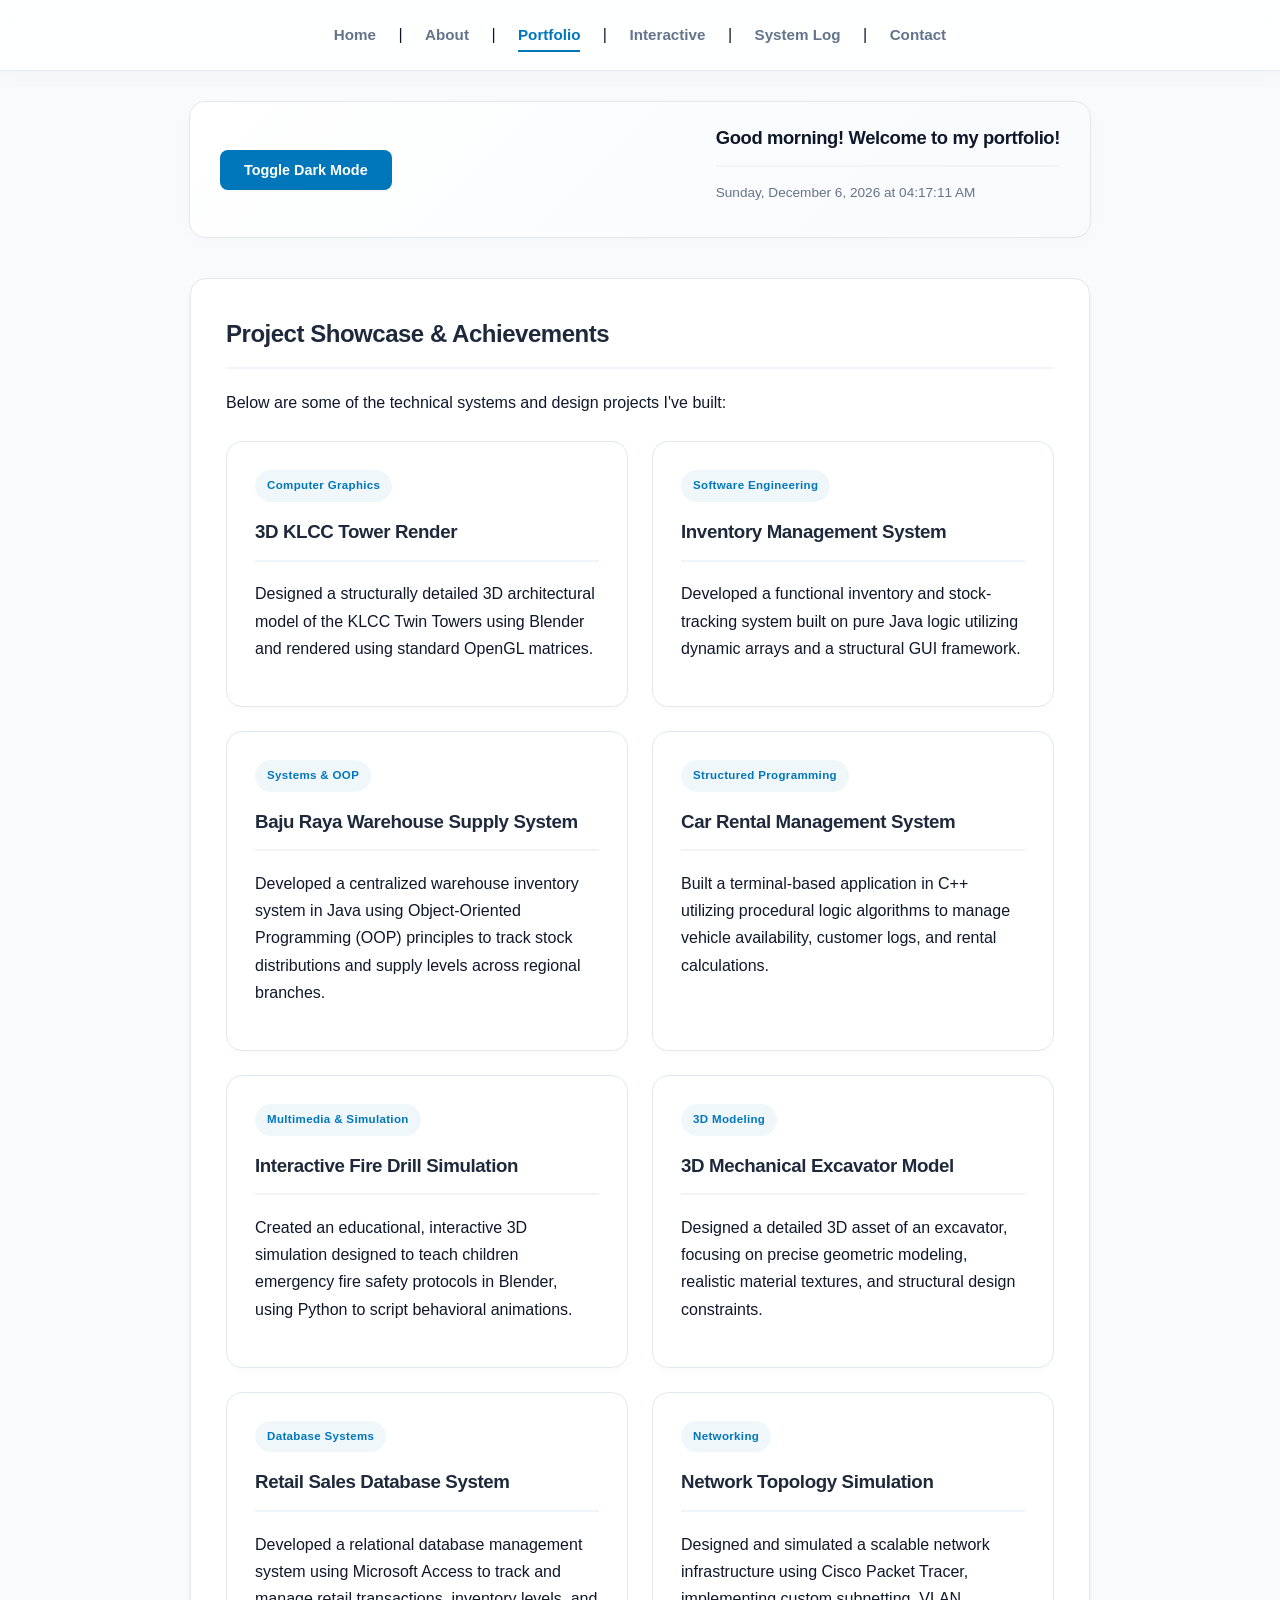
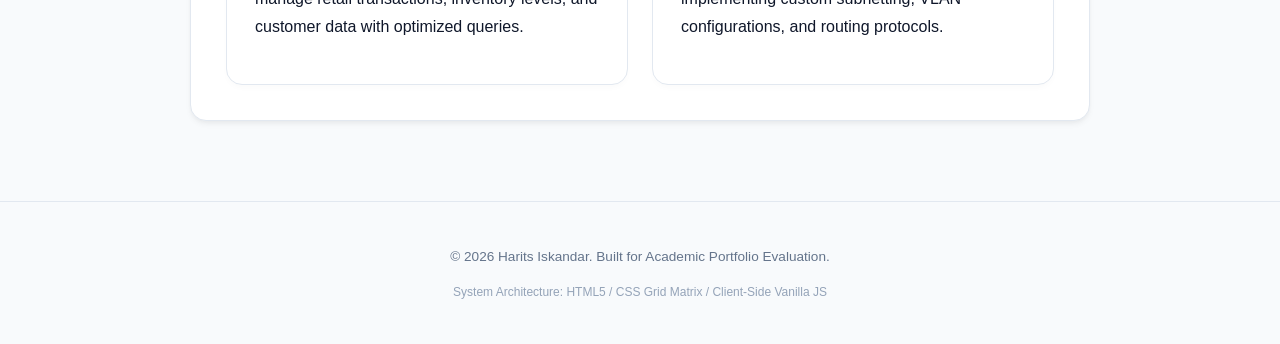
==== portfolio.html @ f0266c16 "Add files via upload" ====
<!DOCTYPE html>
<html lang="en">
<head>
    <meta charset="UTF-8">
    <meta name="viewport" content="width=device-width, initial-scale=1.0">
    <title>My Projects Showcase</title>
    <link rel="stylesheet" href="style.css?v=2.0">
	
	<script>
    if (localStorage.getItem("portfolio-theme") === "dark") {
        document.documentElement.classList.add("dark-mode");
    }
	</script>
</head>
<body>

    <nav>
		<a href="index.html">Home</a> | 
		<a href="about.html">About</a> |
		<a href="portfolio.html" class="active">Portfolio</a> |
		<a href="interactive.html">Interactive</a> |
		<a href="system.html">System Log</a> |
		<a href="about.html#contact-section">Contact</a>
	</nav>
	
	<div class="dynamic-header">
		<button id="theme-toggle" class="btn">Toggle Dark Mode</button>
		<div class="info-display">
			<h3 id="greeting">Welcome to my portfolio!</h3>
			<p id="date-time-display"></p>
		</div>
	</div>

    <main class="container">
        <section>
            <h2>Project Showcase & Achievements</h2>
            <p>Below are some of the technical systems and design projects I've built:</p>
            
            <div class="project-grid">
                
                <div class="project-card">
                    <div class="card-badge">Computer Graphics</div>
                    <h3>3D KLCC Tower Render</h3>
                    <p>Designed a structurally detailed 3D architectural model of the KLCC Twin Towers using Blender and rendered using standard OpenGL matrices.</p>
                </div>

                <div class="project-card">
                    <div class="card-badge">Software Engineering</div>
                    <h3>Inventory Management System</h3>
                    <p>Developed a functional inventory and stock-tracking system built on pure Java logic utilizing dynamic arrays and a structural GUI framework.</p>
                </div>

                <div class="project-card">
                    <div class="card-badge">Systems & OOP</div>
                    <h3>Baju Raya Warehouse Supply System</h3>
                    <p>Developed a centralized warehouse inventory system in Java using Object-Oriented Programming (OOP) principles to track stock distributions and supply levels across regional branches.</p>
                </div>

                <div class="project-card">
                    <div class="card-badge">Structured Programming</div>
                    <h3>Car Rental Management System</h3>
                    <p>Built a terminal-based application in C++ utilizing procedural logic algorithms to manage vehicle availability, customer logs, and rental calculations.</p>
                </div>

                <div class="project-card">
                    <div class="card-badge">Multimedia & Simulation</div>
                    <h3>Interactive Fire Drill Simulation</h3>
                    <p>Created an educational, interactive 3D simulation designed to teach children emergency fire safety protocols in Blender, using Python to script behavioral animations.</p>
                </div>

                <div class="project-card">
                    <div class="card-badge">3D Modeling</div>
                    <h3>3D Mechanical Excavator Model</h3>
                    <p>Designed a detailed 3D asset of an excavator, focusing on precise geometric modeling, realistic material textures, and structural design constraints.</p>
                </div>

                <div class="project-card">
                    <div class="card-badge">Database Systems</div>
                    <h3>Retail Sales Database System</h3>
                    <p>Developed a relational database management system using Microsoft Access to track and manage retail transactions, inventory levels, and customer data with optimized queries.</p>
                </div>

                <div class="project-card">
                    <div class="card-badge">Networking</div>
                    <h3>Network Topology Simulation</h3>
                    <p>Designed and simulated a scalable network infrastructure using Cisco Packet Tracer, implementing custom subnetting, VLAN configurations, and routing protocols.</p>
                </div>

            </div>
        </section>
    </main>
	<footer style="margin-top: 80px; padding: 30px 0; border-top: 1px solid #e2e8f0; text-align: center; font-size: 0.85rem; color: #64748b;">
    <div class="footer-content">
        <p>© 2026 Harits Iskandar. Built for Academic Portfolio Evaluation.</p>
        <p style="font-size: 0.75rem; margin-top: 5px; color: #94a3b8;">System Architecture: HTML5 / CSS Grid Matrix / Client-Side Vanilla JS</p>
    </div>
</footer>
	<script src="script.js"></script>
</body>
</html>
---- style.css ----
/* --- Global Theme & Premium Canvas Framework --- */
html {
    scroll-behavior: smooth;
    background-color: #f8fafc; /* Brighter, cleaner slate light mode */
    transition: background-color 0.4s cubic-bezier(0.4, 0, 0.2, 1);
}

body {
    background-color: #f8fafc;
    color: #0f172a; /* Deep premium charcoal */
    font-family: 'Inter', -apple-system, BlinkMacSystemFont, 'Segoe UI', Roboto, sans-serif;
    line-height: 1.7;
    margin: 0;
    padding: 0;
    transition: background-color 0.4s ease, color 0.4s ease;
}

.container {
    max-width: 900px; /* Slightly wider for better visual breathing room */
    margin: 40px auto;
    padding: 0 24px;
}

/* --- Floating Premium Navigation Bar --- */
nav {
    background-color: rgba(255, 255, 255, 0.85);
    backdrop-filter: blur(12px); /* Modern glassy frost effect */
    padding: 18px 30px;
    text-align: center;
    border-bottom: 1px solid rgba(226, 232, 240, 0.8);
    position: sticky;
    top: 0;
    z-index: 1000;
    box-shadow: 0 4px 20px rgba(15, 23, 42, 0.03);
    transition: all 0.3s ease;
}

nav a {
    color: #64748b;
    text-decoration: none;
    font-weight: 600;
    font-size: 0.95rem;
    margin: 0 18px;
    display: inline-block;
    position: relative;
    padding: 4px 0;
    transition: color 0.3s ease;
}

/* Sleek animated underline effect on hover */
nav a::after {
    content: '';
    position: absolute;
    width: 100%;
    transform: scaleX(0);
    height: 2px;
    bottom: 0;
    left: 0;
    background-color: #0076bb;
    transform-origin: bottom right;
    transition: transform 0.25s ease-out;
}

nav a:hover::after, nav a.active::after {
    transform: scaleX(1);
    transform-origin: bottom left;
}

nav a:hover, nav a.active {
    color: #0076bb;
}

/* --- Block Card Containers --- */
section, form {
    background-color: #ffffff;
    padding: 35px;
    border-radius: 16px; /* Smooth elegant corners */
    border: 1px solid #e2e8f0;
    margin-bottom: 30px;
    box-shadow: 0 4px 6px -1px rgba(0, 0, 0, 0.05), 0 2px 4px -1px rgba(0, 0, 0, 0.03);
    transition: transform 0.3s ease, box-shadow 0.3s ease, background-color 0.4s ease, border-color 0.4s ease;
}

section:hover {
    transform: translateY(-2px);
    box-shadow: 0 10px 25px -5px rgba(0, 0, 0, 0.05), 0 8px 10px -6px rgba(0, 0, 0, 0.05);
}

/* --- Elegant Headings --- */
h1 {
    font-size: 2.5rem;
    font-weight: 800;
    letter-spacing: -0.025em;
    color: #0f172a;
    margin-bottom: 5px;
    border: none;
}

h2, h3 {
    color: #1e293b;
    font-weight: 700;
    letter-spacing: -0.02em;
    border-bottom: 2px solid #f1f5f9;
    padding-bottom: 12px;
    margin-top: 0;
}

/* --- Premium Interactive Dashboard Header --- */
.dynamic-header {
    display: flex;
    justify-content: space-between;
    align-items: center;
    padding: 20px 30px;
    margin: 30px auto 10px auto;
    max-width: 840px;
    border-radius: 16px;
    background: linear-gradient(135deg, #ffffff 0%, #f8fafc 100%);
    border: 1px solid #e2e8f0;
    box-shadow: 0 4px 15px rgba(0,0,0,0.02);
}

#greeting {
    font-size: 1.15rem;
    color: #0f172a;
    margin: 0 0 4px 0;
}

#date-time-display {
    font-size: 0.85rem;
    color: #64748b;
}

/* --- Premium Micro-Interaction Buttons --- */
.btn, .btn-submit, .btn-reset {
    padding: 12px 24px;
    font-size: 0.9rem;
    font-weight: 600;
    border-radius: 8px;
    border: none;
    cursor: pointer;
    box-shadow: 0 1px 2px 0 rgba(0, 0, 0, 0.05);
    transition: all 0.2s cubic-bezier(0.4, 0, 0.2, 1);
}

.btn, .btn-submit {
    background-color: #0076bb;
    color: #ffffff;
}

.btn:hover, .btn-submit:hover {
    background-color: #005a8f;
    transform: translateY(-1px);
    box-shadow: 0 4px 12px rgba(0, 118, 187, 0.25);
}

.btn:active, .btn-submit:active {
    transform: scale(0.98);
}

.btn-reset {
    background-color: #f1f5f9;
    color: #475569;
    margin-left: 10px;
}

.btn-reset:hover {
    background-color: #e2e8f0;
    color: #0f172a;
}

/* --- Form Input Fields --- */
.form-group input[type="text"],
.form-group input[type="email"],
.form-group textarea {
    width: 100%;
    padding: 12px 16px;
    background-color: #f8fafc;
    border: 1px solid #cbd5e1;
    border-radius: 8px;
    font-size: 0.95rem;
    color: #0f172a;
    box-sizing: border-box;
    transition: all 0.2s ease;
}

.form-group input:focus, .form-group textarea:focus {
    outline: none;
    background-color: #ffffff;
    border-color: #0076bb;
    box-shadow: 0 0 0 4px rgba(0, 118, 187, 0.12);
}

/* --- Clean Tables --- */
table {
    width: 100%;
    border-collapse: separate;
    border-spacing: 0;
    margin: 25px 0;
    border-radius: 12px;
    overflow: hidden;
    border: 1px solid #e2e8f0;
}

th, td {
    padding: 16px 20px;
    text-align: left;
}

th {
    background-color: #f8fafc;
    color: #0076bb;
    font-weight: 700;
    font-size: 0.85rem;
    text-transform: uppercase;
    letter-spacing: 0.05em;
    border-bottom: 2px solid #e2e8f0;
}

td {
    background-color: #ffffff;
    border-bottom: 1px solid #f1f5f9;
    color: #334155;
}

tr:last-child td {
    border-bottom: none;
}

/* --- Interactive Portfolio Grid Layout --- */
.project-grid {
    display: grid;
    grid-template-columns: repeat(auto-fit, minmax(280px, 1fr));
    gap: 24px;
    margin-top: 25px;
}

.project-card {
    background-color: #ffffff;
    padding: 28px;
    border-radius: 16px;
    border: 1px solid #e2e8f0;
    box-shadow: 0 4px 6px -1px rgba(0, 0, 0, 0.02);
    transition: all 0.3s cubic-bezier(0.4, 0, 0.2, 1);
}

.project-card:hover {
    transform: translateY(-6px);
    border-color: rgba(0, 118, 187, 0.4);
    box-shadow: 0 20px 25px -5px rgba(0, 118, 187, 0.05), 0 10px 10px -5px rgba(0, 118, 187, 0.03);
}

.card-badge {
    display: inline-block;
    background-color: rgba(0, 118, 187, 0.06);
    color: #0076bb;
    font-size: 0.72rem;
    font-weight: 700;
    padding: 6px 12px;
    border-radius: 20px; /* Pill style */
    margin-bottom: 14px;
    letter-spacing: 0.03em;
}

/* --- Restores Square/Box Profile Picture Style --- */
img[src="harits.jpg"] {
    display: block;
    margin: 30px auto;
    border-radius: 12px !important; /* Changes it from 50% circle back to a smooth tech box */
    border: 4px solid #ffffff;
    box-shadow: 0 10px 25px -5px rgba(0, 118, 187, 0.15);
    transition: transform 0.4s cubic-bezier(0.175, 0.885, 0.32, 1.275);
}

/* Keeps your sleek hover interaction intact */
img[src="harits.jpg"]:hover {
    transform: scale(1.04);
}

/* ==========================================================================
   PREMIUM CYBER DARK MODE SYSTEM OVERRIDES (.dark-mode)
   ========================================================================== */
.dark-mode, .dark-mode body {
    background-color: #0b0f19 !important; /* Deep cosmic dark space background */
    color: #cbd5e1 !important;
}

.dark-mode nav {
    background-color: rgba(11, 15, 25, 0.8);
    border-bottom: 1px solid rgba(51, 65, 85, 0.5);
    box-shadow: 0 4px 20px rgba(0,0,0,0.3);
}

.dark-mode nav a {
    color: #94a3b8;
}

.dark-mode nav a:hover, .dark-mode nav a.active {
    color: #38bdf8;
}

.dark-mode nav a::after {
    background-color: #38bdf8;
}

.dark-mode section, .dark-mode form, .dark-mode .project-card {
    background-color: #111827; /* Rich dark card canvas */
    border-color: #1f2937;
    box-shadow: 0 4px 6px -1px rgba(0, 0, 0, 0.2);
}

.dark-mode section:hover {
    box-shadow: 0 20px 25px -5px rgba(0, 0, 0, 0.3);
}

.dark-mode h1 { color: #ffffff !important; }
.dark-mode h2, .dark-mode h3 {
    color: #f8fafc;
    border-bottom-color: #1f2937;
}

.dark-mode section p, .dark-mode section li, .dark-mode .project-card p {
    color: #94a3b8 !important;
}

.dark-mode table { border-color: #1f2937; }
.dark-mode th {
    background-color: #1f2937;
    color: #38bdf8;
    border-bottom-color: #1f2937;
}
.dark-mode td {
    background-color: #111827;
    border-bottom-color: #1f2937;
    color: #cbd5e1 !important;
}

.dark-mode input[type="text"], .dark-mode input[type="email"], .dark-mode textarea {
    background-color: #0b0f19;
    border-color: #334155;
    color: #ffffff;
}

.dark-mode input:focus, .dark-mode textarea:focus {
    border-color: #38bdf8;
    box-shadow: 0 0 0 4px rgba(56, 189, 248, 0.15);
}

.dark-mode .dynamic-header {
    background: linear-gradient(135deg, #111827 0%, #0b0f19 100%);
    border-color: #1f2937;
}

.dark-mode #greeting { color: #ffffff; }
.dark-mode #date-time-display { color: #64748b; }

.dark-mode .btn, .dark-mode .btn-submit {
    background-color: #38bdf8;
    color: #0f172a;
}

.dark-mode .btn:hover, .dark-mode .btn-submit:hover {
    background-color: #7dd3fc;
    box-shadow: 0 4px 14px rgba(56, 189, 248, 0.4);
}

.dark-mode .btn-reset {
    background-color: #1f2937;
    color: #94a3b8;
}
.dark-mode .btn-reset:hover {
    background-color: #334155;
    color: #ffffff;
}

.dark-mode .project-card:hover {
    border-color: rgba(56, 189, 248, 0.5);
    box-shadow: 0 20px 25px -5px rgba(56, 189, 248, 0.05);
}

.dark-mode .card-badge {
    background-color: rgba(56, 189, 248, 0.1);
    color: #38bdf8;
}

.dark-mode img[src="harits.jpg"] {
    border-color: #1f2937;
    box-shadow: 0 10px 30px rgba(56, 189, 248, 0.2);
}

/* --- Mini-Game Premium Polish --- */
.tile {
    box-shadow: 0 4px 6px rgba(0,0,0,0.1);
    font-family: monospace;
}

/* ==========================================================================
    TERMINAL FIREWALL MINI-GAME DESIGN REBOOT
   ========================================================================== */

/* 1. Force the input container row to stay perfectly aligned and spaced */
#game-inputs-panel {
    display: flex !important;
    gap: 15px !important;
    justify-content: center !important;
    align-items: center !important;
    margin: 30px 0 !important;
}

/* 2. Scale your active input squares back up to a bold, premium aesthetic */
#game-inputs-panel .code-input {
    width: 65px !important;
    height: 65px !important;
    font-size: 2rem !important;
    font-weight: 800 !important;
    text-align: center !important;
    border-radius: 12px !important;
    border: 2px solid #334155 !important;
    background-color: #1e293b !important;
    color: #ffffff !important;
    padding: 0 !important;
    box-shadow: inset 0 2px 4px rgba(0, 0, 0, 0.3) !important;
    transition: all 0.2s ease !important;
}

/* 3. Keep the "Bypass Terminal" button vertically flush with the inputs */
#submit-guess-btn {
    height: 65px !important;
    padding: 0 24px !important;
    font-size: 1rem !important;
    font-weight: 700 !important;
    border-radius: 12px !important;
    margin: 0 !important;
    display: flex !important;
    align-items: center !important;
    justify-content: center !important;
}

/* 4. Structure the past attempt rows into a clean, centered layout grid */
#attempts-log-holder .attempt-row {
    display: flex !important;
    justify-content: center !important;
    gap: 12px !important;
    margin-bottom: 10px !important;
}

/* 5. Clean up base historical grid tiles */
#attempts-log-holder .tile {
    width: 50px !important;
    height: 50px !important;
    display: flex !important;
    align-items: center !important;
    justify-content: center !important;
    font-size: 1.6rem !important;
    font-weight: 800 !important;
    color: #ffffff !important;
    border-radius: 10px !important;
    box-shadow: 0 4px 6px rgba(0, 0, 0, 0.2) !important;
}

/* ==========================================================================
    CRITICAL COLOR STATES (RESTORES YOUR WORDLE LOGIC VISUALS)
   ========================================================================== */

/* Perfect Target: Bright Green Success Display */
#attempts-log-holder .tile.correct {
    background-color: #10b981 !important;
    border: 1px solid #059669 !important;
    color: #ffffff !important;
}

/* Misplaced Location: Clear Amber Warning Alert Display */
#attempts-log-holder .tile.misplaced {
    background-color: #f59e0b !important;
    border: 1px solid #d97706 !important;
    color: #ffffff !important;
}

/* Wrong Guess Selection: Muted Slate Security Block Display */
#attempts-log-holder .tile.wrong {
    background-color: #334155 !important;
    border: 1px solid #1e293b !important;
    color: #94a3b8 !important;
}

/* 6. Clean high-contrast text fix for the Reboot/Restart button */
#restart-game-btn {
    font-weight: 700 !important;
    color: #ffffff !important;
    background-color: #10b981 !important;
}

#restart-game-btn:hover {
    background-color: #059669 !important
}
    
/* ==========================================================================
    DARK MODE FORM ACCESSIBILITY & CONTRAST FIXES
   ========================================================================== */

/* Forces dark mode input fields to have dark backgrounds and perfectly visible white text */
.dark-mode input[type="text"], 
.dark-mode input[type="email"], 
.dark-mode textarea {
    background-color: #1e293b !important; /* Premium dark slate background */
    color: #ffffff !important;            /* High-contrast crisp white text */
    border: 1px solid #334155 !important;  /* Defined, subtle border */
}

/* Subtle focus state when you click inside the text fields in dark mode */
.dark-mode input:focus, 
.dark-mode textarea:focus {
    border-color: #38bdf8 !important;
    box-shadow: 0 0 0 4px rgba(56, 189, 248, 0.15) !important;
}

/* Ensures the label headings for your contact section remain perfectly white */
.dark-mode form label {
    color: #ffffff !important;
}

/* Fixes the text contrast on your green restart button so it is highly legible */
#restart-game-btn {
    background-color: #10b981 !important;
    color: #0f172a !important; /* Deep dark charcoal text over bright green background */
    font-weight: 800 !important;
    letter-spacing: 0.02em !important;
}

#restart-game-btn:hover {
    background-color: #059669 !important;
    color: #ffffff !important; /* Switches to crisp white text on hover */
}

/* ==========================================================================
    HOME PAGE DYNAMIC SPLIT-GRID FRAMEWORK
   ========================================================================== */

/* Splits the layout into a side-by-side premium panel look */
.hero-split-grid {
    display: grid;
    grid-template-columns: 1fr 1.2fr;
    gap: 30px;
    align-items: start;
    margin-top: 20px;
}

/* Styled Profile Hero Card Container on the Left */
.profile-hero-card {
    background-color: #ffffff;
    padding: 40px 30px;
    border-radius: 16px;
    border: 1px solid #e2e8f0;
    box-shadow: 0 4px 6px -1px rgba(0, 0, 0, 0.05);
    text-align: center;
    transition: transform 0.3s ease, box-shadow 0.3s ease;
}

.profile-hero-card:hover {
    transform: translateY(-2px);
    box-shadow: 0 10px 25px -5px rgba(0, 0, 0, 0.05);
}

/* Typographic hierarchy fixes for the left spotlight block */
.profile-hero-card h1 {
    font-size: 1.6rem !important;
    font-weight: 800;
    letter-spacing: -0.02em;
    margin: 20px 0 5px 0;
    line-height: 1.3;
}

.profile-hero-card h2 {
    font-size: 1.05rem !important;
    color: #0076bb;
    font-weight: 600;
    border: none !important;
    padding: 0 !important;
    margin-bottom: 25px;
}

/* Premium System Operator pill-tag */
.system-badge {
    display: inline-block;
    background-color: rgba(0, 118, 187, 0.08);
    color: #0076bb;
    font-size: 0.72rem;
    font-weight: 700;
    padding: 6px 14px;
    border-radius: 30px;
    text-transform: uppercase;
    letter-spacing: 0.05em;
    margin-bottom: 15px;
}

/* Formatted CTA Button arrangement */
.cta-buttons {
    display: flex;
    gap: 12px;
    justify-content: center;
    margin-top: 20px;
}

.game-launch-btn {
    text-decoration: none;
    display: inline-block;
    padding: 12px 20px;
    border-radius: 8px;
    font-size: 0.9rem;
    font-weight: 600;
}

/* Right-column stacking alignment */
.right-column {
    display: flex;
    flex-direction: column;
    gap: 0px; /* Uses your standard section bottom margins cleanly */
}

/* Architecture Dashboard Card styling */
.analytics-card {
    background-color: #ffffff;
    padding: 30px;
    border-radius: 16px;
    border: 1px solid #e2e8f0;
    box-shadow: 0 4px 6px -1px rgba(0, 0, 0, 0.05);
    margin-bottom: 30px;
}

.metrics-list {
    display: flex;
    flex-direction: column;
    gap: 12px;
    margin-top: 15px;
}

.metric-item {
    display: flex;
    justify-content: space-between;
    align-items: center;
    padding: 12px 16px;
    background-color: #f8fafc;
    border-radius: 8px;
    border-left: 4px solid #cbd5e1;
    font-size: 0.9rem;
}

.metric-label {
    font-weight: 500;
    color: #475569;
}

.metric-value {
    font-weight: 700;
    color: #0f172a;
}

.metric-value.status-online {
    color: #10b981;
}

/* Enhances list bullet presentations to look sharp and intentional */
.styled-list {
    padding-left: 20px;
    margin: 15px 0 0 0;
}

.styled-list li {
    margin-bottom: 8px;
    color: #475569;
}

.link-list li a {
    color: #0076bb;
    text-decoration: none;
    font-weight: 600;
    transition: color 0.2s ease;
}

.link-list li a:hover {
    color: #005a8f;
    text-decoration: underline;
}

/* ==========================================================================
    DARK MODE HARDENING FOR HERO CARD & DASHBOARDS
   ========================================================================== */
.dark-mode .profile-hero-card,
.dark-mode .analytics-card {
    background-color: #111827 !important;
    border-color: #1f2937 !important;
}

.dark-mode .system-badge {
    background-color: rgba(56, 189, 248, 0.12) !important;
    color: #38bdf8 !important;
}

.dark-mode .profile-hero-card h2 {
    color: #38bdf8 !important;
}

.dark-mode .metric-item {
    background-color: #1e293b !important;
    border-left-color: #38bdf8 !important;
}

.dark-mode .metric-label {
    color: #94a3b8 !important;
}

.dark-mode .metric-value {
    color: #ffffff !important;
}

.dark-mode .metric-value.status-online {
    color: #34d399 !important;
}

.dark-mode .styled-list li {
    color: #94a3b8 !important;
}

.dark-mode .link-list li a {
    color: #38bdf8 !important;
}
.dark-mode .link-list li a:hover {
    color: #7dd3fc !important;
}

/* Handles fluid layout down-stacking for tablet/phone screens */
@media (max-width: 768px) {
    .hero-split-grid {
        grid-template-columns: 1fr;
    }
}

/* ==========================================================================
    ADVANCED UTILITY FLAGSHIP LAYOUT ENHANCEMENTS
   ========================================================================== */

/* 1. Neon Shimmer Tech Borders for Left Profile Card */
.profile-hero-card {
    position: relative;
    overflow: hidden;
    background: linear-gradient(145deg, #ffffff, #f8fafc) !important;
    border: 1px solid rgba(0, 118, 187, 0.15) !important;
    box-shadow: 0 10px 30px -10px rgba(0, 118, 187, 0.08) !important;
    transition: all 0.4s cubic-bezier(0.16, 1, 0.3, 1) !important;
}

/* Elegant tech-line header inside the profile card */
.profile-hero-card::before {
    content: '';
    position: absolute;
    top: 0;
    left: 0;
    width: 100%;
    height: 4px;
    background: linear-gradient(90deg, #0076bb, #38bdf8);
}

.profile-hero-card:hover {
    transform: translateY(-5px) scale(1.01) !important;
    border-color: rgba(0, 118, 187, 0.4) !important;
    box-shadow: 0 20px 40px -15px rgba(0, 118, 187, 0.18) !important;
}

/* 2. Sleek Glassy Row Dividers for the Analytics Status Board */
.analytics-card {
    background: #ffffff !important;
    border: 1px solid #e2e8f0 !important;
    box-shadow: 0 10px 25px -10px rgba(0, 0, 0, 0.05) !important;
}

.metric-item {
    background: #ffffff !important;
    border: 1px solid #e2e8f0 !important;
    border-left: 4px solid #0076bb !important;
    box-shadow: 0 2px 4px rgba(0, 0, 0, 0.01) !important;
    transition: all 0.3s ease !important;
}

/* Interactive hover rows that highlight your metrics */
.metric-item:hover {
    transform: translateX(4px);
    background-color: #f8fafc !important;
    border-color: #cbd5e1 !important;
    border-left-color: #10b981 !important; /* Turns green when hovering */
}

/* 3. Smooth Button Micro-Pop Animations */
.cta-buttons .btn {
    background: linear-gradient(135deg, #0076bb 0%, #005a8f 100%) !important;
    box-shadow: 0 4px 12px rgba(0, 118, 187, 0.2) !important;
}

.cta-buttons .btn:hover {
    box-shadow: 0 6px 20px rgba(0, 118, 187, 0.35) !important;
    transform: translateY(-2px) !important;
}

/* ==========================================================================
    PREMIUM CYBER DARK-MODE HARDENING (THE OVERRIDES)
   ========================================================================== */
.dark-mode .profile-hero-card {
    background: linear-gradient(145deg, #111827, #0b0f19) !important;
    border: 1px solid rgba(56, 189, 248, 0.1) !important;
    box-shadow: 0 10px 40px -10px rgba(0, 0, 0, 0.5) !important;
}

.dark-mode .profile-hero-card::before {
    background: linear-gradient(90deg, #38bdf8, #a855f7); /* Cyan to Purple tech gradient */
}

.dark-mode .profile-hero-card:hover {
    border-color: rgba(56, 189, 248, 0.4) !important;
    box-shadow: 0 20px 40px -15px rgba(56, 189, 248, 0.15) !important;
}

.dark-mode .analytics-card {
    background: #111827 !important;
}

.dark-mode .metric-item {
    background: #1f2937 !important;
    border: 1px solid #374151 !important;
    border-left: 4px solid #38bdf8 !important;
}

.dark-mode .metric-item:hover {
    background-color: #111827 !important;
    border-left-color: #34d399 !important; /* Cyber neon green hover glow */
    box-shadow: 0 0 15px rgba(56, 189, 248, 0.08) !important;
}

.dark-mode .cta-buttons .btn {
    background: linear-gradient(135deg, #38bdf8 0%, #0284c7 100%) !important;
    color: #0f172a !important;
    box-shadow: 0 4px 14px rgba(56, 189, 248, 0.25) !important;
}

.dark-mode .cta-buttons .btn:hover {
    background: linear-gradient(135deg, #7dd3fc 0%, #38bdf8 100%) !important;
    box-shadow: 0 6px 25px rgba(56, 189, 248, 0.45) !important;
}

/* --- Interactive Input Field Upgrades --- */
.form-group input:focus, 
.form-group textarea:focus {
    outline: none;
    background-color: #ffffff;
    border-color: #0076bb !important;
    box-shadow: 0 0 0 4px rgba(0, 118, 187, 0.15) !important;
    transform: translateY(-1px);
}

.dark-mode .form-group input:focus, 
.dark-mode .form-group textarea:focus {
    background-color: #1e293b !important;
    border-color: #38bdf8 !important;
    box-shadow: 0 0 0 4px rgba(56, 189, 248, 0.25) !important;
}

/* ==========================================================================
    HIGH-CONTRAST NEON GLOW UPGRADE FOR SYSTEM LOG CARDS
   ========================================================================== */

/* Base settings for the cards */
.system-matrix-grid {
    display: grid;
    grid-template-columns: repeat(auto-fit, minmax(250px, 1fr));
    gap: 20px;
    margin-top: 25px;
}

.matrix-card {
    background: rgba(0, 118, 187, 0.02) !important;
    border: 1px solid #cbd5e1 !important;
    border-left: 4px solid transparent !important; /* Prepares the invisible side bar */
    padding: 25px !important;
    border-radius: 12px !important;
    transition: all 0.4s cubic-bezier(0.16, 1, 0.3, 1) !important;
}

.matrix-card h3 {
    color: #0076bb !important;
    font-size: 1.15rem !important;
    font-weight: 700;
    margin-top: 0 !important;
    border: none !important;
    padding-bottom: 0 !important;
}

/* Light Mode Active Hover: Bold deep blue line + clear shadow glow */
.matrix-card:hover {
    transform: translateY(-5px) !important;
    background: #ffffff !important;
    border-color: #0076bb !important;
    border-left: 6px solid #0076bb !important; /* Thickens the left bar instantly */
    box-shadow: 0 15px 35px rgba(0, 118, 187, 0.2) !important; /* Vibrant outer blue light drop */
}

/* Dark Mode Card Canvas base */
.dark-mode .matrix-card {
    background: rgba(56, 189, 248, 0.02) !important;
    border-color: #1f2937 !important;
}

.dark-mode .matrix-card h3 {
    color: #38bdf8 !important;
}

.dark-mode .matrix-card p {
    color: #94a3b8 !important;
}

/* Dark Mode Active Hover: Bright neon cyan cyber bar + neon backdrop bloom */
.dark-mode .matrix-card:hover {
    background: #111827 !important;
    border-color: #38bdf8 !important;
    border-left: 6px solid #38bdf8 !important; /* Thickens the left cyber neon bar */
    box-shadow: 0 0 25px rgba(56, 189, 248, 0.25) !important; /* Powerful glowing neon bloom */
}

/* --- Footer Dark Mode Alignment --- */
.dark-mode footer {
    border-top-color: #1f2937 !important;
    color: #64748b !important;
}

/* --- Premium Tech Stack Grid --- */
.stack-grid {
    display: grid;
    grid-template-columns: repeat(auto-fit, minmax(220px, 1fr));
    gap: 15px;
    margin-top: 20px;
}

.stack-box {
    background: rgba(0, 118, 187, 0.02);
    border: 1px solid #cbd5e1;
    padding: 20px;
    border-radius: 10px;
    transition: all 0.3s ease;
}

.stack-box h5 {
    margin: 0 0 8px 0;
    color: #0076bb;
    font-size: 1rem;
    font-weight: 700;
}

.stack-box p {
    margin: 0;
    font-size: 0.9rem;
    color: #475569;
}

.stack-box:hover {
    background: #ffffff;
    border-color: #0076bb;
    box-shadow: 0 10px 20px rgba(0, 118, 187, 0.08);
}

/* Dark mode compatibility */
.dark-mode .stack-box {
    background: rgba(56, 189, 248, 0.02) !important;
    border-color: #1f2937 !important;
}
.dark-mode .stack-box h5 {
    color: #38bdf8 !important;
}
.dark-mode .stack-box p {
    color: #94a3b8 !important;
}
.dark-mode .stack-box:hover {
    background: #111827 !important;
    border-color: #38bdf8 !important;
}

/* --- Skills Tag Dark Mode Override --- */
.dark-mode .skills-filter-container {
    background: rgba(56, 189, 248, 0.02) !important;
    border-color: #1f2937 !important;
}
.dark-mode .skill-tag {
    background: #1e293b !important;
    color: #cbd5e1 !important;
}

/* ==========================================================================
    CRITICAL FIX: GRAPH ENGINE STRUCTURAL ALIGNMENT (FULLY SOLVED)
   ========================================================================== */

.visual-graph-container {
    display: flex;
    gap: 15px;
    height: 160px;
    border-left: 2px solid #cbd5e1;
    border-bottom: 2px solid #cbd5e1;
    padding: 10px 10px 0 5px;
    margin-top: 10px;
    position: relative;
    box-sizing: border-box;
}

/* Y-Axis Value Indicators - Switched to Clean Grid Matrix Layout */
.graph-axis-y {
    display: grid;
    grid-template-rows: auto 1fr auto; /* Explicit slots for Top (100%), Mid (50%), Bottom (0%) */
    align-items: center;
    font-size: 0.7rem;
    color: #64748b;
    font-weight: 700;
    text-align: right;
    width: 32px;
    height: calc(100% - 24px); /* Coordinates perfectly with .graph-bars-wrapper */
    box-sizing: border-box;
    padding-right: 4px;
}

/* Individual Label Alignment Tuning */
.graph-axis-y span:nth-child(1) {
    align-self: start;       /* Pins 100% flush with the top ceiling */
    line-height: 0.7rem;
}

.graph-axis-y span:nth-child(2) {
    align-self: center;      /* Centers 50% exactly in the geometric middle */
    line-height: 0.7rem;
}

.graph-axis-y span:nth-child(3) {
    align-self: end;         /* Drops 0% flush against the baseline row */
    line-height: 0.7rem;
}

/* Bars Structural Blueprint Flex Framework Wrapper */
.graph-bars-wrapper {
    display: flex;
    flex: 1;
    justify-content: space-around;
    align-items: flex-end; /* Locks columns to the baseline */
    height: calc(100% - 24px); /* Reserves clean bottom row space for labels */
}

.graph-bar-col {
    display: flex;
    flex-direction: column;
    align-items: center;
    width: 45px;
    height: 100%; /* Spans the full bar area height */
    justify-content: flex-end; /* Ensures fills grow from bottom up */
    position: relative;
}

/* Core Dynamic Shading System */
.graph-bar-fill {
    width: 100%;
    background: linear-gradient(to top, rgba(0, 118, 187, 0.4), #0076bb);
    border-radius: 4px 4px 0 0;
    transition: all 0.6s ease;
}

/* Positions descriptions cleanly beneath the chart baseline boundary */
.graph-label {
    font-size: 0.68rem;
    font-weight: 600;
    color: #64748b;
    position: absolute;
    bottom: -22px; 
    left: 50%;
    transform: translateX(-50%);
    white-space: nowrap;
}

/* Dark Mode Adaptation Engine */
.dark-mode .visual-graph-container {
    border-color: #334155 !important;
}

.dark-mode .graph-bar-fill {
    background: linear-gradient(to top, rgba(56, 189, 248, 0.2), #38bdf8) !important;
}

.dark-mode .graph-axis-y,
.dark-mode .graph-label {
    color: #94a3b8 !important;
}

/* Glowing Hover State Physics */
.graph-bar-col:hover .graph-bar-fill {
    transform: scaleX(1.05);
    filter: brightness(1.2);
    box-shadow: 0 0 15px rgba(0, 118, 187, 0.4);
}
.dark-mode .graph-bar-col:hover .graph-bar-fill {
    box-shadow: 0 0 15px rgba(56, 189, 248, 0.5) !important;
}

/* ==========================================================================
    PRINT STYLES ENGINE (CTRL + P PRINT UTILITY)
   ========================================================================== */

@media print {
    /* 1. Hide interactive digital layout components that don't belong on paper */
    nav, 
    #theme-toggle, 
    .cta-buttons, 
    .system-badge,
    footer p:last-child {
        display: none !important;
    }

    /* 2. Force light-mode color profile configurations for printing */
    body, html {
        background: #ffffff !important;
        color: #000000 !important;
        font-size: 12pt;
    }

    /* 3. Optimize text and layout structure spacing blocks */
    .container {
        width: 100% !important;
        max-width: 100% !important;
        margin: 0 !important;
        padding: 0 !important;
    }

    .hero-split-grid {
        display: block !important; /* Disables side-by-side columns so segments print downwards smoothly */
    }

    .analytics-card, section {
        page-break-inside: avoid; /* Prevents cards from splitting awkwardly across two pages */
        border: 1px solid #cbd5e1 !important;
        margin-bottom: 20px !important;
        padding: 15px !important;
        background: transparent !important;
    }

    /* 4. Ensure your chart elements retain visibility layout outlines */
    .visual-graph-container {
        page-break-inside: avoid;
        border-left: 2px solid #000000 !important;
        border-bottom: 2px solid #000000 !important;
    }
    
    .graph-bar-fill {
        background: #0076bb !important; /* Forces a solid print color instead of dark-mode gradients */
        -webkit-print-color-adjust: exact; /* Compels modern browsers like Edge/Chrome to output color fills */
        print-color-adjust: exact;
    }
}

/* --- Profile Card Print Button Style --- */
.print-btn {
    background-color: #0ea5e9 !important; /* Matches your dashboard blue/cyan accent */
    color: #ffffff !important;
    border: none !important;
    transition: all 0.2s ease-in-out !important;
}

.print-btn:hover {
    background-color: #0284c7 !important; /* Slightly darker shade on hover */
    transform: translateY(-1px);
}

/* ==========================================================================
   Creative Focus Matrix & Dynamically Responsive Theme Grid Rules
   ========================================================================== */

.interests-grid {
    display: grid;
    grid-template-columns: repeat(auto-fit, minmax(250px, 1fr));
    gap: 20px;
}

.interest-card {
    border: 1px solid #cbd5e1 !important;
    padding: 20px;
    border-radius: 8px;
    background: rgba(0, 0, 0, 0.01);
    transition: all 0.2s ease-in-out;
}

.interest-card h4 {
    margin-top: 0;
    color: #0ea5e9;
}

.interest-card p {
    font-size: 0.85rem;
    margin-bottom: 0;
    line-height: 1.4;
    color: #334155;
}

/* Handles color inverting safely for dark mode environments */
.dark-mode .interest-card {
    border-color: #334155 !important;
    background: rgba(255, 255, 255, 0.02) !important;
}

.dark-mode .interest-card p {
    color: #cbd5e1 !important;
}

/* Interactive matrix tag styling defaults */
.skill-tag {
    background: #e2e8f0;
    padding: 6px 12px;
    border-radius: 20px;
    font-size: 0.85rem;
    transition: all 0.3s ease;
    color: #0f172a;
}

.dark-mode .skill-tag {
    background: #334155 !important;
    color: #f8fafc !important;
}
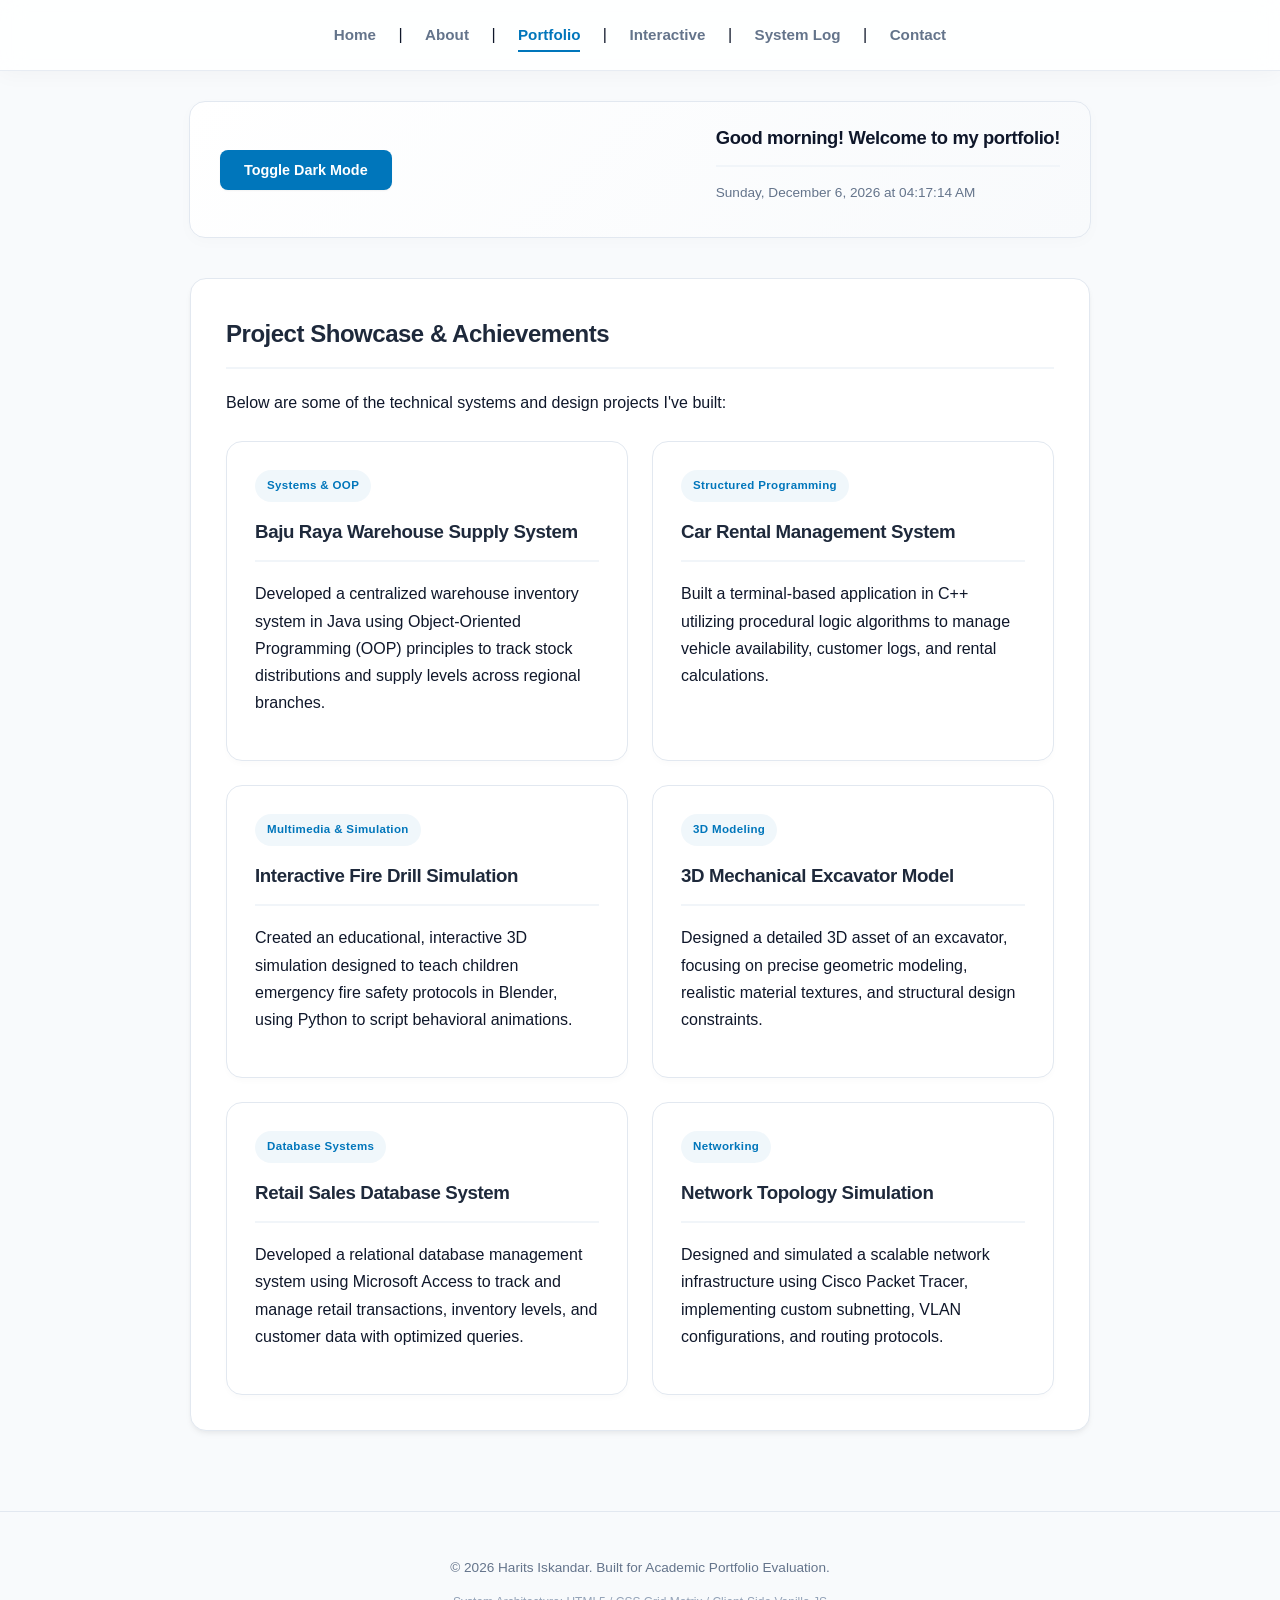
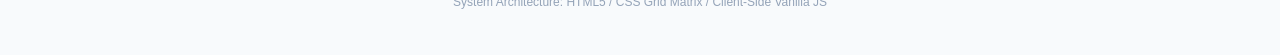
==== commit 180efb46: "Add files via upload" ====
--- a/portfolio.html
+++ b/portfolio.html
@@ -37,18 +37,6 @@
             <p>Below are some of the technical systems and design projects I've built:</p>
             
             <div class="project-grid">
-                
-                <div class="project-card">
-                    <div class="card-badge">Computer Graphics</div>
-                    <h3>3D KLCC Tower Render</h3>
-                    <p>Designed a structurally detailed 3D architectural model of the KLCC Twin Towers using Blender and rendered using standard OpenGL matrices.</p>
-                </div>
-
-                <div class="project-card">
-                    <div class="card-badge">Software Engineering</div>
-                    <h3>Inventory Management System</h3>
-                    <p>Developed a functional inventory and stock-tracking system built on pure Java logic utilizing dynamic arrays and a structural GUI framework.</p>
-                </div>
 
                 <div class="project-card">
                     <div class="card-badge">Systems & OOP</div>
--- a/style.css
+++ b/style.css
@@ -110,6 +110,8 @@
     display: flex;
     justify-content: space-between;
     align-items: center;
+	flex-wrap: wrap;
+	gap: 15px;
     padding: 20px 30px;
     margin: 30px auto 10px auto;
     max-width: 840px;
@@ -241,6 +243,8 @@
     border: 1px solid #e2e8f0;
     box-shadow: 0 4px 6px -1px rgba(0, 0, 0, 0.02);
     transition: all 0.3s cubic-bezier(0.4, 0, 0.2, 1);
+	overflow-wrap: break-word;
+    word-wrap: break-word;
 }
 
 .project-card:hover {
@@ -457,6 +461,58 @@
     box-shadow: 0 4px 6px rgba(0, 0, 0, 0.2) !important;
 }
 
+/* 6. Clean high-contrast text fix for the Reboot/Restart button */
+#restart-game-btn {
+    font-weight: 700 !important;
+    color: #ffffff !important;
+    background-color: #10b981 !important;
+}
+
+#restart-game-btn:hover {
+    background-color: #059669 !important;
+}
+
+/* ==========================================================================
+    🔥 NEW CODE: MOBILE RESPONSIVE OVERRIDES FOR TERMINAL FIREWALL
+   ========================================================================== */
+@media (max-width: 600px) {
+    /* Allows the input boxes and the button to wrap safely on mobile */
+    #game-inputs-panel {
+        flex-wrap: wrap !important;
+        gap: 10px !important;
+        margin: 20px 0 !important;
+    }
+
+    /* Scales down your 65px inputs to 48px so they fit on a mobile screen */
+    #game-inputs-panel .code-input {
+        width: 48px !important;
+        height: 48px !important;
+        font-size: 1.4rem !important;
+        border-radius: 8px !important;
+    }
+
+    /* Moves the Bypass Terminal button smoothly below the boxes for easy tapping */
+    #submit-guess-btn {
+        height: 48px !important;
+        padding: 0 16px !important;
+        font-size: 0.85rem !important;
+        border-radius: 8px !important;
+        width: 100% !important; 
+    }
+
+    /* Scales down your history attempt blocks so they don't leak out of the box */
+    #attempts-log-holder .attempt-row {
+        gap: 8px !important;
+    }
+
+    #attempts-log-holder .tile {
+        width: 40px !important;
+        height: 40px !important;
+        font-size: 1.2rem !important;
+        border-radius: 6px !important;
+    }
+}
+
 /* ==========================================================================
     CRITICAL COLOR STATES (RESTORES YOUR WORDLE LOGIC VISUALS)
    ========================================================================== */
@@ -880,6 +936,8 @@
     padding: 25px !important;
     border-radius: 12px !important;
     transition: all 0.4s cubic-bezier(0.16, 1, 0.3, 1) !important;
+	overflow-wrap: break-word;
+	word-wrap: break-word;
 }
 
 .matrix-card h3 {
@@ -980,10 +1038,26 @@
 }
 
 /* --- Skills Tag Dark Mode Override --- */
+.skills-filter-container {
+    display: flex !important;
+    flex-wrap: wrap !important;
+    gap: 12px !important;
+    justify-content: flex-start !important;
+}
+
+.skills-filter-container label, 
+.skills-filter-container span,
+.skills-filter-container input {
+    max-width: 100% !important;
+    white-space: normal !important; 
+    font-size: 0.9rem !important;    
+}
+
 .dark-mode .skills-filter-container {
     background: rgba(56, 189, 248, 0.02) !important;
     border-color: #1f2937 !important;
 }
+
 .dark-mode .skill-tag {
     background: #1e293b !important;
     color: #cbd5e1 !important;
@@ -1221,3 +1295,31 @@
     background: #334155 !important;
     color: #f8fafc !important;
 }
+
+/* --- Technical Skills Filter Mobile Alignment Fix --- */
+.skills-filter-container {
+    display: block !important; /* Converts container to block to let content manage naturally */
+}
+
+/* 🛠️ TARGETS THE INLINE FLEX GRID: Forces checkboxes to drop down when out of room */
+.skills-filter-container .filter-controls {
+    display: flex !important;
+    flex-wrap: wrap !important;  
+    gap: 12px 20px !important;    /* 12px vertical spacing between wrapped rows, 20px horizontal */
+}
+
+/* Prevents the individual label text strings from splitting up awkwardly */
+.skills-filter-container .filter-controls label {
+    white-space: nowrap !important;
+}
+
+/* Dark Mode Overrides stay right underneath */
+.dark-mode .skills-filter-container {
+    background: rgba(56, 189, 248, 0.02) !important;
+    border-color: #1f2937 !important;
+}
+
+.dark-mode .skill-tag {
+    background: #1e293b !important;
+    color: #cbd5e1 !important;
+}
